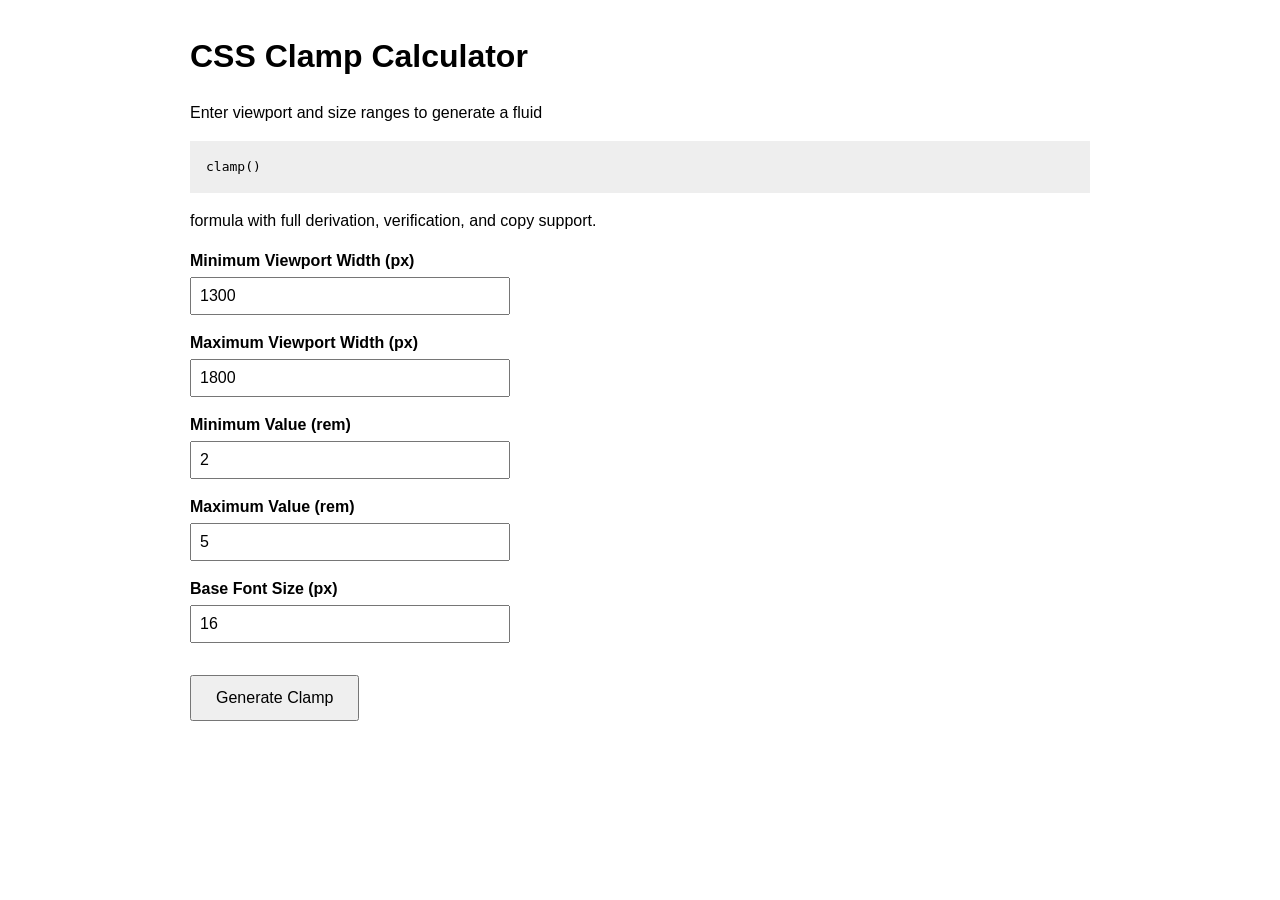
==== index.html @ c8548559 "Initial commit moving project from local to git" ====
<!doctype html>
<html lang="en">
  <head>
    <meta charset="UTF-8" />
    <meta name="viewport" content="width=device-width, initial-scale=1.0" />
    <title>CSS Clamp Calculator</title>

    <style>
      body {
        font-family: Arial, sans-serif;
        max-width: 900px;
        margin: 2rem auto;
        padding: 0 1rem;
        line-height: 1.5;
      }

      h1,
      h2 {
        margin-top: 2rem;
      }

      .form-group {
        margin-bottom: 1rem;
      }

      label {
        display: block;
        font-weight: bold;
        margin-bottom: 0.25rem;
      }

      input {
        width: 100%;
        max-width: 300px;
        padding: 0.5rem;
        font-size: 1rem;
      }

      button {
        margin-top: 1rem;
        padding: 0.75rem 1.5rem;
        font-size: 1rem;
        cursor: pointer;
      }

      .output {
        margin-top: 2rem;
        padding: 1rem;
        border: 1px solid #ccc;
        border-radius: 6px;
        background: #f8f8f8;
      }

      code {
        display: block;
        padding: 1rem;
        background: #eee;
        overflow-x: auto;
        margin: 1rem 0;
      }

      .step {
        margin-bottom: 1rem;
      }

      pre {
        background: #eee;
        padding: 1rem;
        overflow-x: auto;
        white-space: pre-wrap;
        font-family: monospace;
      }

      /* Copy button UI */
      .copy-row {
        display: flex;
        align-items: center;
        justify-content: space-between;
        gap: 1rem;
      }

      .copy-btn {
        padding: 0.4rem 0.8rem;
        font-size: 0.9rem;
        cursor: pointer;
        border: 1px solid #ccc;
        background: white;
        border-radius: 4px;
        white-space: nowrap;
      }

      .copy-btn:hover {
        background: #f0f0f0;
      }
    </style>
  </head>

  <body>
    <h1>CSS Clamp Calculator</h1>

    <p>
      Enter viewport and size ranges to generate a fluid
      <code>clamp()</code> formula with full derivation, verification, and copy
      support.
    </p>

    <div class="form-group">
      <label>Minimum Viewport Width (px)</label>
      <input type="number" id="minViewport" value="1300" />
    </div>

    <div class="form-group">
      <label>Maximum Viewport Width (px)</label>
      <input type="number" id="maxViewport" value="1800" />
    </div>

    <div class="form-group">
      <label>Minimum Value (rem)</label>
      <input type="number" id="minValue" value="2" step="0.01" />
    </div>

    <div class="form-group">
      <label>Maximum Value (rem)</label>
      <input type="number" id="maxValue" value="5" step="0.01" />
    </div>

    <div class="form-group">
      <label>Base Font Size (px)</label>
      <input type="number" id="baseFontSize" value="16" step="1" />
    </div>

    <button id="calculate">Generate Clamp</button>

    <div id="results" class="output" hidden></div>

    <script>
      document.getElementById("calculate").addEventListener("click", () => {
        const minViewportPx = parseFloat(
          document.getElementById("minViewport").value,
        );
        const maxViewportPx = parseFloat(
          document.getElementById("maxViewport").value,
        );
        const minValue = parseFloat(document.getElementById("minValue").value);
        const maxValue = parseFloat(document.getElementById("maxValue").value);
        const baseFontSize = parseFloat(
          document.getElementById("baseFontSize").value,
        );

        // Step 1: px → rem
        const minViewportRem = minViewportPx / baseFontSize;
        const maxViewportRem = maxViewportPx / baseFontSize;

        // Step 2: slope
        const slope = (maxValue - minValue) / (maxViewportRem - minViewportRem);

        // Step 3: vw coefficient
        const vwCoefficient = slope * 100;

        // Step 4: intercept
        const intercept = minValue - slope * minViewportRem;

        const roundedVw = Number(vwCoefficient.toFixed(4));
        const roundedIntercept = Number(intercept.toFixed(4));

        const clampFormula = `clamp(${minValue}rem, calc(${roundedVw}vw ${roundedIntercept >= 0 ? "+" : "-"} ${Math.abs(roundedIntercept)}rem), ${maxValue}rem)`;

        // Verification
        const minVW = vwCoefficient * (minViewportPx / 100);
        const maxVW = vwCoefficient * (maxViewportPx / 100);

        const minVerification = minVW / baseFontSize + intercept;

        const maxVerification = maxVW / baseFontSize + intercept;

        const minPass = Math.abs(minVerification - minValue) < 0.0001;

        const maxPass = Math.abs(maxVerification - maxValue) < 0.0001;

        const results = document.getElementById("results");
        results.hidden = false;

        results.innerHTML = `
        <h2>Generated Clamp</h2>

        <div class="copy-row">
            <code id="clampOutput">${clampFormula}</code>
            <button class="copy-btn" onclick="copyClamp()">Copy</button>
        </div>

        <h2>Calculation Breakdown</h2>

        <div class="step">
            <strong>1. Convert viewport widths to rem</strong><br>
            px ÷ baseFontSize<br><br>

            ${minViewportPx}px ÷ ${baseFontSize} = ${minViewportRem.toFixed(4)}rem<br>
            ${maxViewportPx}px ÷ ${baseFontSize} = ${maxViewportRem.toFixed(4)}rem
        </div>

        <div class="step">
            <strong>2. Calculate slope</strong><br>
            (${maxValue} - ${minValue}) / (${maxViewportRem.toFixed(4)} - ${minViewportRem.toFixed(4)})<br>
            = ${slope.toFixed(6)}
        </div>

        <div class="step">
            <strong>3. Convert slope to vw coefficient</strong><br>
            slope × 100<br>
            = ${slope.toFixed(6)} × 100<br>
            = ${roundedVw}
        </div>

        <div class="step">
            <strong>4. Calculate intercept</strong><br>
            intercept = minValue - (slope × minViewportRem)<br><br>

            = ${minValue} - (${slope.toFixed(6)} × ${minViewportRem.toFixed(4)})<br>
            = ${minValue} - ${(slope * minViewportRem).toFixed(6)}<br>
            = ${roundedIntercept}
        </div>

        <div class="step">
            <strong>5. Linear equation</strong><br>
            value = ${roundedVw}vw ${roundedIntercept >= 0 ? "+" : "-"} ${Math.abs(roundedIntercept)}rem
        </div>

        <div class="step">
            <strong>6. Clamp function</strong><br>
            clamp(${minValue}rem, calc(${roundedVw}vw ${roundedIntercept >= 0 ? "+" : "-"} ${Math.abs(roundedIntercept)}rem), ${maxValue}rem)
        </div>

        <h2>Verification</h2>

        <div class="step">
            <strong>Minimum Viewport Check</strong><br>
            Result: ${minVerification.toFixed(4)}rem<br>
            Expected: ${minValue}rem<br>
            ${minPass ? "✅ PASS" : "❌ FAIL"}
        </div>

        <div class="step">
            <strong>Maximum Viewport Check</strong><br>
            Result: ${maxVerification.toFixed(4)}rem<br>
            Expected: ${maxValue}rem<br>
            ${maxPass ? "✅ PASS" : "❌ FAIL"}
        </div>

        <h2>Pattern</h2>

        <pre>
px → rem = px ÷ baseFontSize

slope =
(maxValue - minValue) /
(maxViewportRem - minViewportRem)

vwCoefficient =
slope × 100

intercept =
minValue - (slope × minViewportRem)

clamp(
    minValue,
    calc(vwCoefficientvw + intercept),
    maxValue
)
        </pre>
    `;
      });

      // Copy to clipboard
      window.copyClamp = async function () {
        const text = document.getElementById("clampOutput").innerText;

        try {
          await navigator.clipboard.writeText(text);
          alert("Clamp copied to clipboard");
        } catch (err) {
          const temp = document.createElement("textarea");
          temp.value = text;
          document.body.appendChild(temp);
          temp.select();
          document.execCommand("copy");
          document.body.removeChild(temp);

          alert("Clamp copied (fallback method)");
        }
      };
    </script>
  </body>
</html>
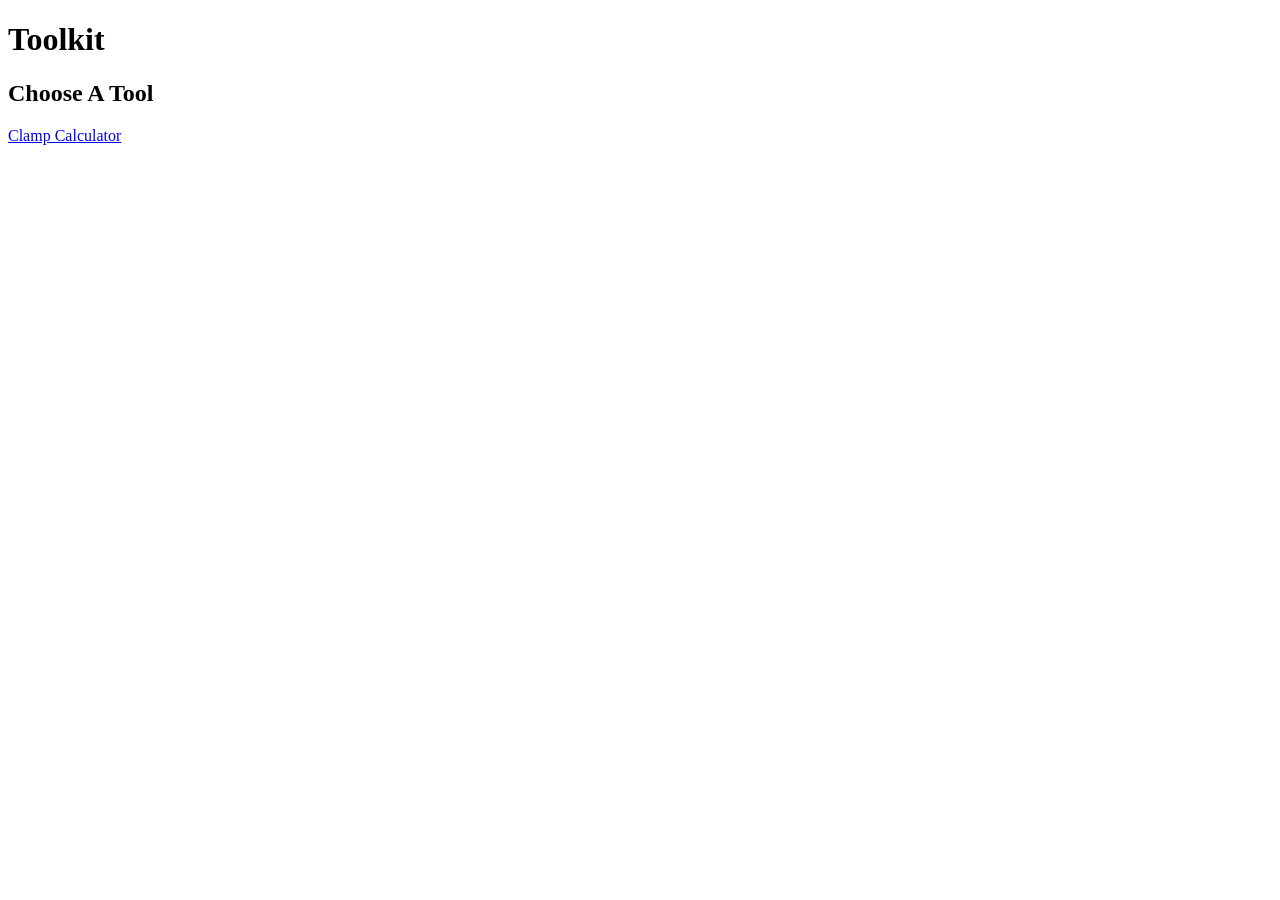
==== commit 765560eb: "Added basic toolkit entry point to allow for access to each tool from root." ====
--- a/index.html
+++ b/index.html
@@ -1,293 +1,15 @@
-<!doctype html>
-<html lang="en">
-  <head>
-    <meta charset="UTF-8" />
-    <meta name="viewport" content="width=device-width, initial-scale=1.0" />
-    <title>CSS Clamp Calculator</title>
-
-    <style>
-      body {
-        font-family: Arial, sans-serif;
-        max-width: 900px;
-        margin: 2rem auto;
-        padding: 0 1rem;
-        line-height: 1.5;
-      }
-
-      h1,
-      h2 {
-        margin-top: 2rem;
-      }
-
-      .form-group {
-        margin-bottom: 1rem;
-      }
-
-      label {
-        display: block;
-        font-weight: bold;
-        margin-bottom: 0.25rem;
-      }
-
-      input {
-        width: 100%;
-        max-width: 300px;
-        padding: 0.5rem;
-        font-size: 1rem;
-      }
-
-      button {
-        margin-top: 1rem;
-        padding: 0.75rem 1.5rem;
-        font-size: 1rem;
-        cursor: pointer;
-      }
-
-      .output {
-        margin-top: 2rem;
-        padding: 1rem;
-        border: 1px solid #ccc;
-        border-radius: 6px;
-        background: #f8f8f8;
-      }
-
-      code {
-        display: block;
-        padding: 1rem;
-        background: #eee;
-        overflow-x: auto;
-        margin: 1rem 0;
-      }
-
-      .step {
-        margin-bottom: 1rem;
-      }
-
-      pre {
-        background: #eee;
-        padding: 1rem;
-        overflow-x: auto;
-        white-space: pre-wrap;
-        font-family: monospace;
-      }
-
-      /* Copy button UI */
-      .copy-row {
-        display: flex;
-        align-items: center;
-        justify-content: space-between;
-        gap: 1rem;
-      }
-
-      .copy-btn {
-        padding: 0.4rem 0.8rem;
-        font-size: 0.9rem;
-        cursor: pointer;
-        border: 1px solid #ccc;
-        background: white;
-        border-radius: 4px;
-        white-space: nowrap;
-      }
-
-      .copy-btn:hover {
-        background: #f0f0f0;
-      }
-    </style>
-  </head>
-
-  <body>
-    <h1>CSS Clamp Calculator</h1>
-
-    <p>
-      Enter viewport and size ranges to generate a fluid
-      <code>clamp()</code> formula with full derivation, verification, and copy
-      support.
-    </p>
-
-    <div class="form-group">
-      <label>Minimum Viewport Width (px)</label>
-      <input type="number" id="minViewport" value="1300" />
-    </div>
-
-    <div class="form-group">
-      <label>Maximum Viewport Width (px)</label>
-      <input type="number" id="maxViewport" value="1800" />
-    </div>
-
-    <div class="form-group">
-      <label>Minimum Value (rem)</label>
-      <input type="number" id="minValue" value="2" step="0.01" />
-    </div>
-
-    <div class="form-group">
-      <label>Maximum Value (rem)</label>
-      <input type="number" id="maxValue" value="5" step="0.01" />
-    </div>
-
-    <div class="form-group">
-      <label>Base Font Size (px)</label>
-      <input type="number" id="baseFontSize" value="16" step="1" />
-    </div>
-
-    <button id="calculate">Generate Clamp</button>
-
-    <div id="results" class="output" hidden></div>
-
-    <script>
-      document.getElementById("calculate").addEventListener("click", () => {
-        const minViewportPx = parseFloat(
-          document.getElementById("minViewport").value,
-        );
-        const maxViewportPx = parseFloat(
-          document.getElementById("maxViewport").value,
-        );
-        const minValue = parseFloat(document.getElementById("minValue").value);
-        const maxValue = parseFloat(document.getElementById("maxValue").value);
-        const baseFontSize = parseFloat(
-          document.getElementById("baseFontSize").value,
-        );
-
-        // Step 1: px → rem
-        const minViewportRem = minViewportPx / baseFontSize;
-        const maxViewportRem = maxViewportPx / baseFontSize;
-
-        // Step 2: slope
-        const slope = (maxValue - minValue) / (maxViewportRem - minViewportRem);
-
-        // Step 3: vw coefficient
-        const vwCoefficient = slope * 100;
-
-        // Step 4: intercept
-        const intercept = minValue - slope * minViewportRem;
-
-        const roundedVw = Number(vwCoefficient.toFixed(4));
-        const roundedIntercept = Number(intercept.toFixed(4));
-
-        const clampFormula = `clamp(${minValue}rem, calc(${roundedVw}vw ${roundedIntercept >= 0 ? "+" : "-"} ${Math.abs(roundedIntercept)}rem), ${maxValue}rem)`;
-
-        // Verification
-        const minVW = vwCoefficient * (minViewportPx / 100);
-        const maxVW = vwCoefficient * (maxViewportPx / 100);
-
-        const minVerification = minVW / baseFontSize + intercept;
-
-        const maxVerification = maxVW / baseFontSize + intercept;
-
-        const minPass = Math.abs(minVerification - minValue) < 0.0001;
-
-        const maxPass = Math.abs(maxVerification - maxValue) < 0.0001;
-
-        const results = document.getElementById("results");
-        results.hidden = false;
-
-        results.innerHTML = `
-        <h2>Generated Clamp</h2>
-
-        <div class="copy-row">
-            <code id="clampOutput">${clampFormula}</code>
-            <button class="copy-btn" onclick="copyClamp()">Copy</button>
-        </div>
-
-        <h2>Calculation Breakdown</h2>
-
-        <div class="step">
-            <strong>1. Convert viewport widths to rem</strong><br>
-            px ÷ baseFontSize<br><br>
-
-            ${minViewportPx}px ÷ ${baseFontSize} = ${minViewportRem.toFixed(4)}rem<br>
-            ${maxViewportPx}px ÷ ${baseFontSize} = ${maxViewportRem.toFixed(4)}rem
-        </div>
-
-        <div class="step">
-            <strong>2. Calculate slope</strong><br>
-            (${maxValue} - ${minValue}) / (${maxViewportRem.toFixed(4)} - ${minViewportRem.toFixed(4)})<br>
-            = ${slope.toFixed(6)}
-        </div>
-
-        <div class="step">
-            <strong>3. Convert slope to vw coefficient</strong><br>
-            slope × 100<br>
-            = ${slope.toFixed(6)} × 100<br>
-            = ${roundedVw}
-        </div>
-
-        <div class="step">
-            <strong>4. Calculate intercept</strong><br>
-            intercept = minValue - (slope × minViewportRem)<br><br>
-
-            = ${minValue} - (${slope.toFixed(6)} × ${minViewportRem.toFixed(4)})<br>
-            = ${minValue} - ${(slope * minViewportRem).toFixed(6)}<br>
-            = ${roundedIntercept}
-        </div>
-
-        <div class="step">
-            <strong>5. Linear equation</strong><br>
-            value = ${roundedVw}vw ${roundedIntercept >= 0 ? "+" : "-"} ${Math.abs(roundedIntercept)}rem
-        </div>
-
-        <div class="step">
-            <strong>6. Clamp function</strong><br>
-            clamp(${minValue}rem, calc(${roundedVw}vw ${roundedIntercept >= 0 ? "+" : "-"} ${Math.abs(roundedIntercept)}rem), ${maxValue}rem)
-        </div>
-
-        <h2>Verification</h2>
-
-        <div class="step">
-            <strong>Minimum Viewport Check</strong><br>
-            Result: ${minVerification.toFixed(4)}rem<br>
-            Expected: ${minValue}rem<br>
-            ${minPass ? "✅ PASS" : "❌ FAIL"}
-        </div>
-
-        <div class="step">
-            <strong>Maximum Viewport Check</strong><br>
-            Result: ${maxVerification.toFixed(4)}rem<br>
-            Expected: ${maxValue}rem<br>
-            ${maxPass ? "✅ PASS" : "❌ FAIL"}
-        </div>
-
-        <h2>Pattern</h2>
-
-        <pre>
-px → rem = px ÷ baseFontSize
-
-slope =
-(maxValue - minValue) /
-(maxViewportRem - minViewportRem)
-
-vwCoefficient =
-slope × 100
-
-intercept =
-minValue - (slope × minViewportRem)
-
-clamp(
-    minValue,
-    calc(vwCoefficientvw + intercept),
-    maxValue
-)
-        </pre>
-    `;
-      });
-
-      // Copy to clipboard
-      window.copyClamp = async function () {
-        const text = document.getElementById("clampOutput").innerText;
-
-        try {
-          await navigator.clipboard.writeText(text);
-          alert("Clamp copied to clipboard");
-        } catch (err) {
-          const temp = document.createElement("textarea");
-          temp.value = text;
-          document.body.appendChild(temp);
-          temp.select();
-          document.execCommand("copy");
-          document.body.removeChild(temp);
-
-          alert("Clamp copied (fallback method)");
-        }
-      };
-    </script>
-  </body>
-</html>
+<!DOCTYPE html>
+<html lang="en">
+<head>
+    <meta charset="UTF-8">
+    <meta name="viewport" content="width=device-width, initial-scale=1.0">
+    <title>Toolkit</title>
+</head>
+<body>
+    <h1>Toolkit</h1>
+    <h2>Choose A Tool</h2>
+    <div>
+        <a href="/clampCalculator/index.html">Clamp Calculator</a>
+    </div>
+</body>
+</html>
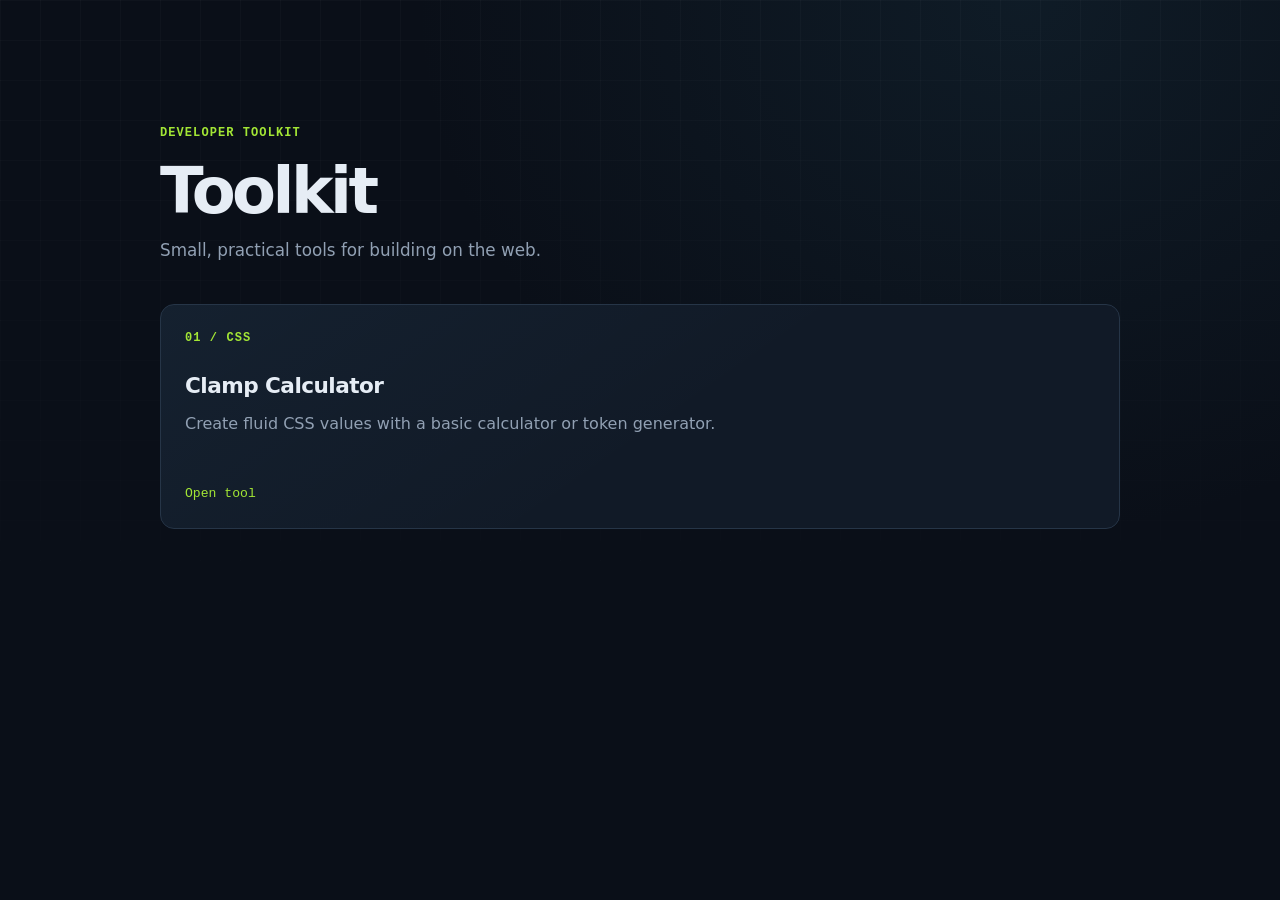
==== commit 0cdbe437: "Refactor HTML structure and styles for the toolkit, enhancing layout and accessibility" ====
--- a/index.html
+++ b/index.html
@@ -1,15 +1,29 @@
-<!DOCTYPE html>
+<!doctype html>
 <html lang="en">
-<head>
-    <meta charset="UTF-8">
-    <meta name="viewport" content="width=device-width, initial-scale=1.0">
+  <head>
+    <meta charset="UTF-8" />
+    <meta name="viewport" content="width=device-width, initial-scale=1.0" />
     <title>Toolkit</title>
-</head>
-<body>
-    <h1>Toolkit</h1>
-    <h2>Choose A Tool</h2>
-    <div>
-        <a href="/clampCalculator/index.html">Clamp Calculator</a>
-    </div>
-</body>
+    <link rel="stylesheet" href="./assets/css/style.css" />
+  </head>
+  <body>
+    <main class="site-shell">
+      <header class="page-header">
+        <p class="eyebrow">Developer toolkit</p>
+        <h1>Toolkit</h1>
+        <p class="page-intro">Small, practical tools for building on the web.</p>
+      </header>
+
+      <section class="tool-grid" aria-label="Available tools">
+        <a class="tool-card" href="./clampCalculator/index.html">
+          <span class="tool-card__index">01 / CSS</span>
+          <span class="tool-card__title">Clamp Calculator</span>
+          <span class="tool-card__description">
+            Create fluid CSS values with a basic calculator or token generator.
+          </span>
+          <span class="tool-card__action">Open tool</span>
+        </a>
+      </section>
+    </main>
+  </body>
 </html>
--- a/assets/css/style.css
+++ b/assets/css/style.css
@@ -0,0 +1,517 @@
+:root {
+  color-scheme: dark;
+  font-family:
+    Inter, ui-sans-serif, system-ui, -apple-system, BlinkMacSystemFont, "Segoe UI",
+    sans-serif;
+  font-synthesis: none;
+  text-rendering: optimizeLegibility;
+  --page: #0a0f18;
+  --panel: #111a27;
+  --panel-raised: #162231;
+  --border: #263547;
+  --text: #e6edf5;
+  --muted: #91a0b3;
+  --accent: #a3e635;
+  --accent-strong: #bef264;
+  --blue: #70c8ff;
+  --mono: "SFMono-Regular", Consolas, "Liberation Mono", monospace;
+}
+
+* {
+  box-sizing: border-box;
+}
+
+html {
+  min-width: 320px;
+  background:
+    radial-gradient(ellipse at 80% 0%, rgb(33 72 91 / 22%), transparent 42%),
+    var(--page);
+}
+
+body {
+  position: relative;
+  isolation: isolate;
+  max-width: 1200px;
+  min-height: 100vh;
+  margin: 0 auto;
+  padding: clamp(2.5rem, 8vw, 6rem) clamp(1.25rem, 5vw, 3rem);
+  color: var(--text);
+  background: transparent;
+  font-size: 1rem;
+  line-height: 1.65;
+}
+
+body::before {
+  position: fixed;
+  z-index: -1;
+  inset: 0;
+  background-image:
+    linear-gradient(rgb(255 255 255 / 2.2%) 1px, transparent 1px),
+    linear-gradient(90deg, rgb(255 255 255 / 2.2%) 1px, transparent 1px);
+  background-size: 40px 40px;
+  content: "";
+  mask-image: linear-gradient(to bottom, black, transparent 80%);
+  pointer-events: none;
+}
+
+.site-shell {
+  width: min(100%, 960px);
+  margin: 0 auto;
+}
+
+.page-header {
+  margin: 1.75rem 0 2.5rem;
+}
+
+.eyebrow,
+.tool-card__index {
+  color: var(--accent);
+  font-family: var(--mono);
+  font-size: 0.75rem;
+  font-weight: 600;
+  letter-spacing: 0.09em;
+  text-transform: uppercase;
+}
+
+h1,
+h2,
+h3,
+h4,
+p {
+  margin-top: 0;
+}
+
+h1 {
+  margin-bottom: 0.65rem;
+  font-size: clamp(2.25rem, 6vw, 4rem);
+  font-weight: 650;
+  letter-spacing: -0.055em;
+  line-height: 1.1;
+}
+
+h2 {
+  font-size: clamp(1.35rem, 3vw, 1.8rem);
+  letter-spacing: -0.03em;
+}
+
+h3,
+h4 {
+  margin-bottom: 0.65rem;
+}
+
+.page-intro {
+  max-width: 62ch;
+  margin-bottom: 0;
+  color: var(--muted);
+  font-size: 1.05rem;
+}
+
+.breadcrumb {
+  display: inline-flex;
+  align-items: center;
+  color: var(--muted);
+  font-family: var(--mono);
+  font-size: 0.82rem;
+}
+
+.breadcrumb::before {
+  margin-right: 0.55rem;
+  color: var(--accent);
+  content: "<";
+}
+
+.breadcrumb:hover {
+  color: var(--text);
+}
+
+a {
+  color: var(--blue);
+  text-decoration: none;
+}
+
+a:hover {
+  color: var(--accent-strong);
+}
+
+.tool-grid {
+  display: grid;
+  grid-template-columns: repeat(auto-fit, minmax(min(100%, 280px), 1fr));
+  gap: 1rem;
+}
+
+.tool-card {
+  display: flex;
+  min-height: 225px;
+  flex-direction: column;
+  align-items: flex-start;
+  padding: 1.5rem;
+  border: 1px solid var(--border);
+  border-radius: 14px;
+  background:
+    linear-gradient(145deg, rgb(112 200 255 / 4%), transparent 55%),
+    var(--panel);
+  transition:
+    border-color 160ms ease,
+    background-color 160ms ease,
+    transform 160ms ease;
+}
+
+.tool-card:hover {
+  transform: translateY(-3px);
+  border-color: #547044;
+  background-color: var(--panel-raised);
+}
+
+.tool-card__index {
+  margin-bottom: 1.2rem;
+}
+
+.tool-card__title {
+  margin-bottom: 0.5rem;
+  color: var(--text);
+  font-size: 1.35rem;
+  font-weight: 650;
+  letter-spacing: -0.025em;
+}
+
+.tool-card__description {
+  color: var(--muted);
+  line-height: 1.55;
+}
+
+.tool-card__action {
+  margin-top: auto;
+  padding-top: 1.25rem;
+  color: var(--accent);
+  font-family: var(--mono);
+  font-size: 0.82rem;
+}
+
+.form-group {
+  display: grid;
+  grid-template-columns: minmax(0, 1fr) minmax(0, 300px);
+  align-items: center;
+  gap: 1rem;
+  margin-bottom: 0.75rem;
+  padding: 0.85rem 1rem;
+  border: 1px solid var(--border);
+  border-radius: 10px;
+  background: rgb(17 26 39 / 82%);
+}
+
+label {
+  font-weight: 550;
+}
+
+input,
+select,
+button {
+  min-height: 2.75rem;
+  border: 1px solid var(--border);
+  border-radius: 8px;
+  font: inherit;
+}
+
+input,
+select {
+  width: 100%;
+  min-width: 0;
+  padding: 0.55rem 0.75rem;
+  color: var(--text);
+  background: #0b121c;
+  color-scheme: dark;
+}
+
+input[type="checkbox"] {
+  width: 1rem;
+  min-height: 1rem;
+  accent-color: var(--accent);
+  vertical-align: middle;
+}
+
+button {
+  display: inline-flex;
+  align-items: center;
+  justify-content: center;
+  padding: 0.55rem 1rem;
+  color: #17210b;
+  background: var(--accent);
+  border-color: var(--accent);
+  cursor: pointer;
+  font-weight: 650;
+  transition:
+    background-color 160ms ease,
+    border-color 160ms ease,
+    transform 160ms ease;
+}
+
+button:hover {
+  transform: translateY(-1px);
+  border-color: var(--accent-strong);
+  background: var(--accent-strong);
+}
+
+button:active {
+  transform: translateY(0);
+}
+
+:focus-visible {
+  outline: 3px solid var(--blue);
+  outline-offset: 3px;
+}
+
+button:focus:not(:focus-visible),
+a:focus:not(:focus-visible) {
+  outline: none;
+}
+
+.section,
+.output {
+  margin-top: 1rem;
+  padding: clamp(1rem, 3vw, 1.5rem);
+  border: 1px solid var(--border);
+  border-radius: 12px;
+  background: rgb(17 26 39 / 92%);
+}
+
+.section h3 {
+  color: var(--text);
+}
+
+.preset-wrapper,
+.copy-row,
+.copy-box {
+  display: flex;
+  align-items: center;
+  gap: 0.75rem;
+}
+
+.preset-wrapper select {
+  max-width: 280px;
+}
+
+.titles,
+.row {
+  display: grid;
+  grid-template-columns: minmax(0, 1fr) minmax(0, 1fr) auto;
+  align-items: center;
+  gap: 0.75rem;
+}
+
+.titles {
+  margin-bottom: 0.5rem;
+}
+
+.titles h4 {
+  margin-bottom: 0;
+  color: var(--muted);
+  font-family: var(--mono);
+  font-size: 0.75rem;
+  font-weight: 500;
+  text-transform: uppercase;
+}
+
+.row {
+  margin-bottom: 0.5rem;
+}
+
+.row button {
+  width: 2.75rem;
+  padding: 0;
+}
+
+.generate-button {
+  margin: 1rem 0;
+}
+
+.output-container:not(:has(h2)) {
+  display: none;
+}
+
+.output h2 {
+  margin-top: 1.75rem;
+}
+
+.output h2:first-child {
+  margin-top: 0;
+}
+
+.copy-row {
+  align-items: stretch;
+}
+
+.copy-row code {
+  flex: 1;
+  min-width: 0;
+}
+
+.copy-row button,
+.copy-box button {
+  flex: 0 0 auto;
+}
+
+.copy-btn {
+  color: var(--text);
+  border-color: var(--border);
+  background: var(--panel-raised);
+}
+
+.copy-btn:hover {
+  color: var(--text);
+  border-color: #547044;
+  background: #1c2a38;
+}
+
+.step {
+  margin-bottom: 0.75rem;
+  padding: 1rem;
+  border: 1px solid var(--border);
+  border-radius: 9px;
+  color: var(--muted);
+  background: #0d1520;
+}
+
+.step strong {
+  color: var(--text);
+}
+
+code,
+pre {
+  font-family: var(--mono);
+  font-size: 0.88em;
+}
+
+p code {
+  padding: 0.15rem 0.35rem;
+  border: 1px solid var(--border);
+  border-radius: 5px;
+  color: var(--accent-strong);
+  background: #0d1520;
+}
+
+.output code,
+pre,
+.copy-box pre {
+  overflow: auto;
+  padding: 1rem;
+  border: 1px solid var(--border);
+  border-radius: 8px;
+  color: #d7e7f5;
+  background: #080d14;
+  white-space: pre-wrap;
+}
+
+.output code {
+  display: block;
+  white-space: nowrap;
+}
+
+.step pre {
+  margin-bottom: 0;
+}
+
+.modal {
+  position: fixed;
+  z-index: 10;
+  inset: 0;
+  display: flex;
+  align-items: center;
+  justify-content: center;
+  padding: 1rem;
+  background: rgb(3 7 12 / 78%);
+  backdrop-filter: blur(6px);
+}
+
+.modal.hidden {
+  display: none;
+}
+
+.modal-content {
+  position: relative;
+  display: flex;
+  width: min(100%, 600px);
+  max-height: 85vh;
+  flex-direction: column;
+  overflow: hidden;
+  border: 1px solid var(--border);
+  border-radius: 14px;
+  background: var(--panel);
+  box-shadow: 0 24px 80px rgb(0 0 0 / 45%);
+}
+
+.modal-content-inner {
+  overflow-y: auto;
+  padding: 1.5rem;
+}
+
+.close-btn {
+  position: absolute;
+  top: 0.75rem;
+  right: 0.75rem;
+  width: 2.5rem;
+  min-height: 2.5rem;
+  padding: 0;
+  color: var(--muted);
+  border: 0;
+  background: transparent;
+  font-size: 1.35rem;
+}
+
+.close-btn:hover {
+  color: var(--text);
+  background: var(--panel-raised);
+}
+
+[hidden] {
+  display: none !important;
+}
+
+@media (max-width: 600px) {
+  body {
+    padding-top: 2rem;
+    padding-bottom: 3rem;
+  }
+
+  .page-header {
+    margin-bottom: 1.75rem;
+  }
+
+  .form-group {
+    grid-template-columns: 1fr;
+    gap: 0.45rem;
+  }
+
+  .preset-wrapper,
+  .copy-row,
+  .copy-box {
+    align-items: stretch;
+    flex-direction: column;
+  }
+
+  .preset-wrapper select {
+    max-width: none;
+  }
+
+  .titles,
+  .row {
+    gap: 0.5rem;
+  }
+
+  .titles h4 {
+    font-size: 0.65rem;
+  }
+
+  .copy-row button,
+  .copy-box button {
+    align-self: flex-start;
+  }
+}
+
+@media (prefers-reduced-motion: reduce) {
+  *,
+  *::before,
+  *::after {
+    scroll-behavior: auto !important;
+    transition-duration: 0.01ms !important;
+  }
+}
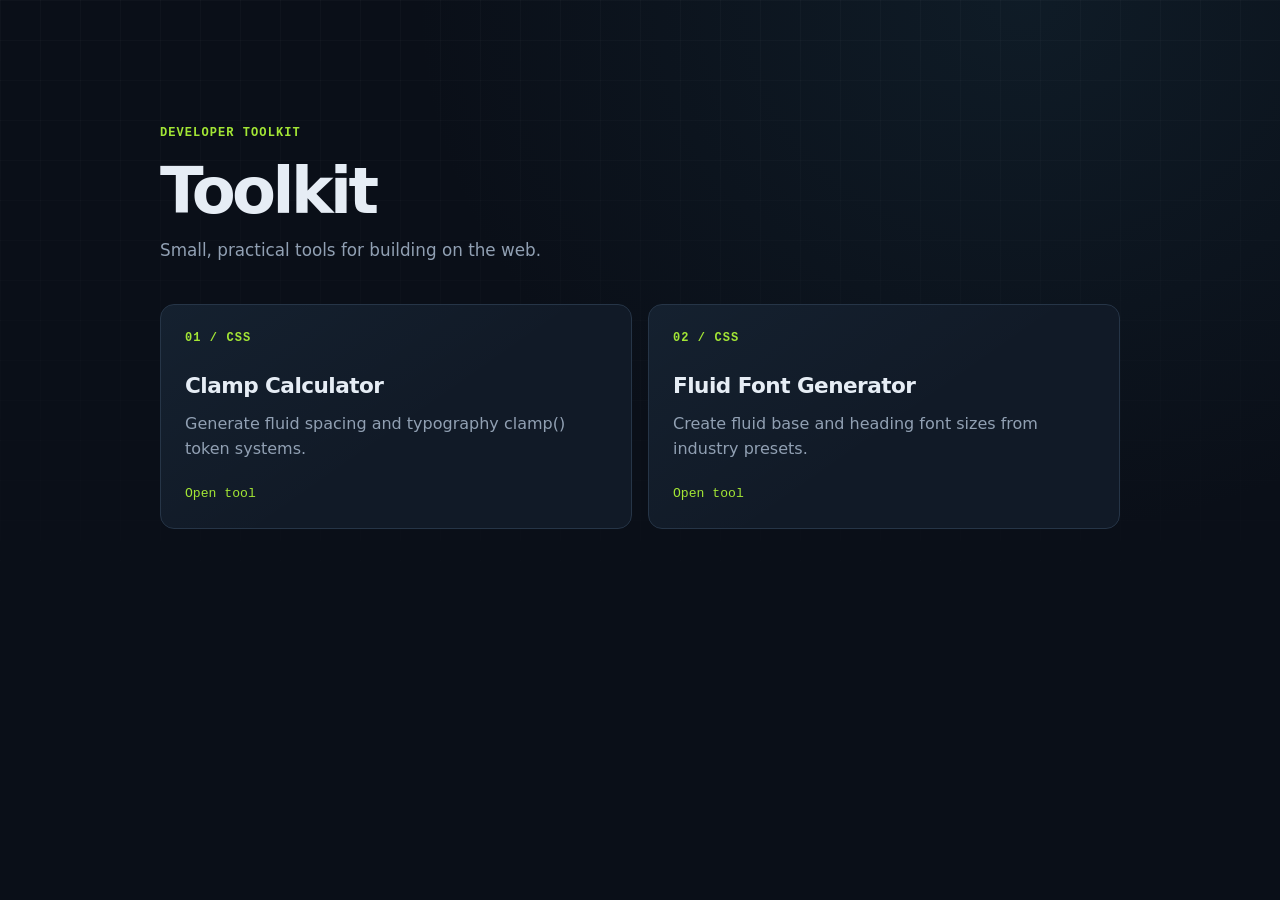
==== commit 2c904c46: "Refactor clamp calculator and add fluid font generator - Removed the basic system clamp calculator f" ====
--- a/index.html
+++ b/index.html
@@ -3,8 +3,16 @@
   <head>
     <meta charset="UTF-8" />
     <meta name="viewport" content="width=device-width, initial-scale=1.0" />
+    <meta name="theme-color" content="#0a0f18" />
+    <meta name="apple-mobile-web-app-capable" content="yes" />
+    <meta name="apple-mobile-web-app-title" content="Toolkit" />
+    <meta name="apple-mobile-web-app-status-bar-style" content="black-translucent" />
     <title>Toolkit</title>
+    <link rel="icon" href="./assets/favicon.ico" sizes="any" />
+    <link rel="manifest" href="./manifest.webmanifest" />
+    <link rel="apple-touch-icon" href="./assets/pwa-icons/toolkit-apple-touch.png" />
     <link rel="stylesheet" href="./assets/css/style.css" />
+    <script src="./assets/js/pwa.js" defer></script>
   </head>
   <body>
     <main class="site-shell">
@@ -19,7 +27,15 @@
           <span class="tool-card__index">01 / CSS</span>
           <span class="tool-card__title">Clamp Calculator</span>
           <span class="tool-card__description">
-            Create fluid CSS values with a basic calculator or token generator.
+            Generate fluid spacing and typography clamp() token systems.
+          </span>
+          <span class="tool-card__action">Open tool</span>
+        </a>
+        <a class="tool-card" href="./fluidFontGenerator/index.html">
+          <span class="tool-card__index">02 / CSS</span>
+          <span class="tool-card__title">Fluid Font Generator</span>
+          <span class="tool-card__description">
+            Create fluid base and heading font sizes from industry presets.
           </span>
           <span class="tool-card__action">Open tool</span>
         </a>
--- a/assets/css/style.css
+++ b/assets/css/style.css
@@ -514,4 +514,50 @@
     scroll-behavior: auto !important;
     transition-duration: 0.01ms !important;
   }
-}+}
+.accordion {
+  margin-top: 1rem;
+  border: 1px solid var(--border);
+  border-radius: 12px;
+  background: rgb(17 26 39 / 92%);
+}
+
+.accordion > summary {
+  padding: 1rem 1.25rem;
+  color: var(--text);
+  cursor: pointer;
+  font-size: 1.1rem;
+  font-weight: 650;
+}
+
+.accordion[open] > summary {
+  border-bottom: 1px solid var(--border);
+}
+
+.accordion__body {
+  padding: 1rem 1.25rem 1.25rem;
+}
+
+.accordion__body .section {
+  margin-top: 0;
+  margin-bottom: 0.75rem;
+}
+
+.field-grid {
+  display: grid;
+  grid-template-columns: repeat(auto-fit, minmax(160px, 1fr));
+  gap: 0.75rem;
+  margin-bottom: 0.75rem;
+}
+
+.field-grid label {
+  display: grid;
+  gap: 0.35rem;
+  color: var(--muted);
+  font-size: 0.9rem;
+}
+
+.type-sample {
+  margin: 0.25rem 0 0.75rem;
+  color: var(--text);
+}
